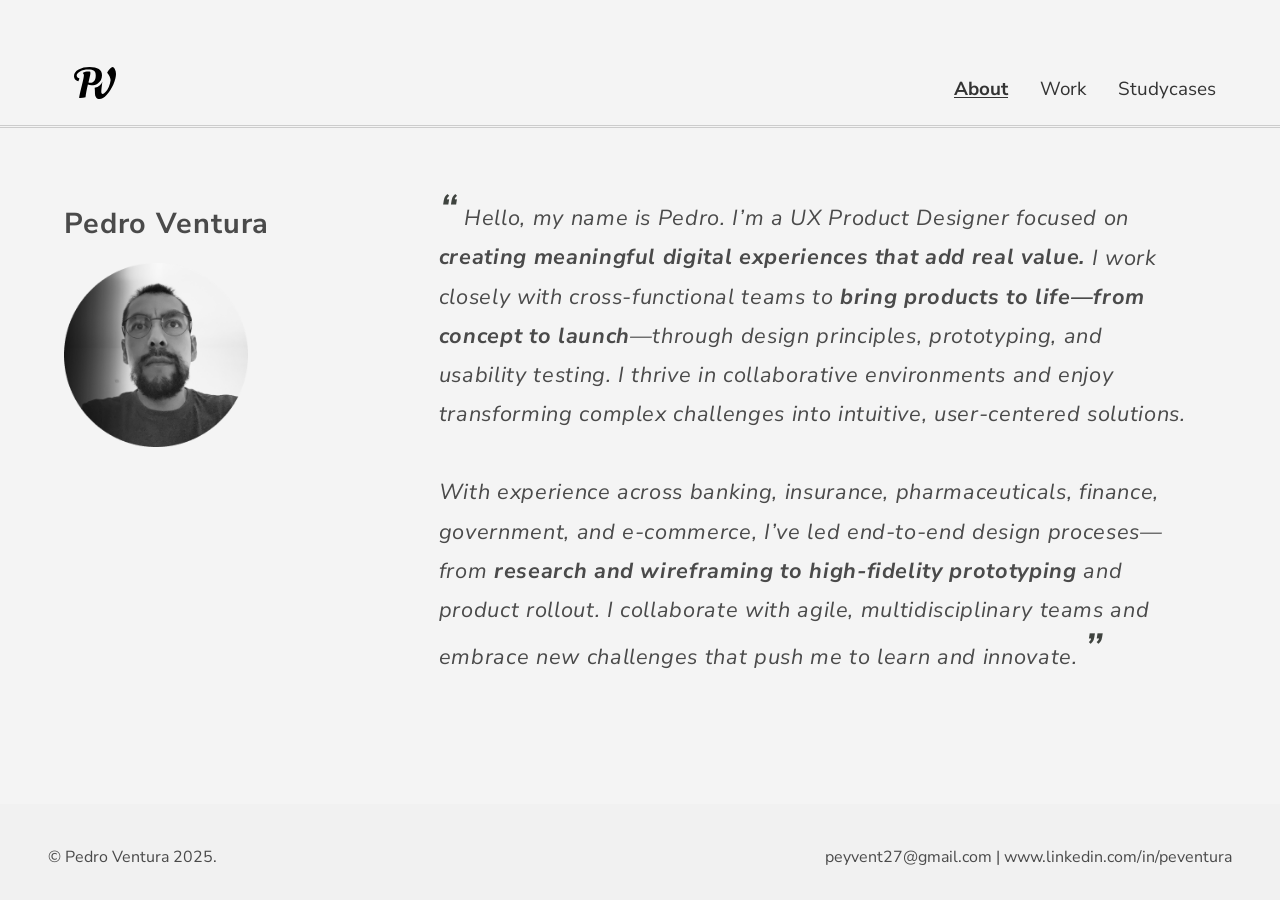
==== index.html @ ba93432e "Update index.html" ====
<!DOCTYPE html>
<html lang="en">
<head>
	<meta charset="utf-8">
	<meta name="viewport" content="width=device-width,initial-scale=1,maximum-scale=1,user-scalable=no">
	<meta http-equiv="X-UA-Compatible" content="IE=edge,chrome=1">
	<link rel="stylesheet" type="text/css" href="css/normalize.css">
	<link rel="stylesheet" type="text/css" href="css/styles.css">
	<link rel="stylesheet" href="https://fonts.googleapis.com/css2?family=Nunito+Sans:wght@400;600;700&display=swap">
	<link rel="icon" href="img/favico.png" type="image/x-icon" />
	<title>Pedro's Portfolio</title>
</head>
	<body>
		<div class="wrapper">
			<header>
			    <nav aria-label="Main Navigation">
				<img src="img/PV_logo.svg" alt="Pedro V. Logo">
				<ul>
				    <li><a class="active" href="#about">About</a></li>
				    <li><a href="work.html">Work</a></li> 
				    <li><a  href="studycase.html">Studycases</a></li>                
				</ul>
			    </nav>
			</header>
			<main>
			    <section class="container">
				<p class="box"> 
					Pedro Ventura <br> 
					<img src="img/Me1.png" alt="Photo of Pedro V.">
				</p>
				<p class="box"> 
					<span class="quotationMarks">&ldquo;</span>
					Hello, my name is Pedro. I’m a UX Product Designer focused on <b>creating meaningful digital experiences that add real value.</b>  I work closely with cross-functional teams to <b>bring products to life—from concept to launch</b>—through design principles, prototyping, and usability testing. I thrive in collaborative environments and enjoy transforming complex challenges into intuitive, user-centered solutions.
				<br>  <br> 
				With experience across banking, insurance, pharmaceuticals, finance, government, and e-commerce,  I’ve led end-to-end design proceses—from <b>research and wireframing to high-fidelity prototyping</b> and product rollout. I collaborate with agile, multidisciplinary teams and embrace new challenges that push me to learn and innovate. 
					<span class="quotationMarks">&rdquo;</span>
				</p>
			    </section>
			</main>
			<footer>
			    <p>peyvent27@gmail.com   |  www.linkedin.com/in/peventura</p>
			    <p>&copy; Pedro Ventura 2025.</p>
			</footer>
		</div>
	</body>
</html>
---- css/styles.css ----
* {
    margin: 0;
    padding: 0;
    box-sizing: border-box;
    padding-top: 0.6em;
}

html, body {
    height: 100%;
    margin: 0;
    padding: 0;
}

body {
    display: flex;
    flex-direction: column;
    font-family: 'Nunito Sans', sans-serif;
    font-size: .1.1250em;
    color: #4a4a4a;
    background: #F4F4F4;
}

.wrapper {
    display: flex;
    flex-direction: column;
    min-height: 100vh;
}

header {
/*    background-color: #333;*/
    color: white;
    padding: 3em;
/*    styles for fixed position*/
    position: fixed;
    background-color: #f4f4f4;
    width: 100%;
    top: 0;
    border-color: #cccccc;
    border-bottom-style: double;
    padding-bottom: 1.3em;
    z-index: 1;
}

nav img{
    float: left;
    margin: 0.3em 1.6em;
    margin-top: 0;
    cursor: pointer;
}

nav img:hover {
/*    filter: brightness(0) saturate(100%) invert(22%) sepia(86%) saturate(7482%) hue-rotate(353deg) brightness(106%) contrast(129%);*/
      filter: invert(0.38) sepia(1) saturate(17.6) hue-rotate(326deg) brightness(1.2);

}

nav ul {
    list-style: none;
    display: flex;
    justify-content: right;

}

nav ul li {
    margin: 0 1em;
}

nav ul li a {
    color: #333;
    text-decoration: none;
    font-size: 1.18em;
}

nav ul li a:hover {
    color: black;
    text-decoration: underline;
    color: #3E3535;
    font-weight: 600;
}

nav ul li a.active {
    color: #333;
  text-decoration: underline;
  /*font-weight: 600;*/
  font-weight: bolder;
}

main {
    flex: 1;
    padding: 2em;
    padding-top: 0;
}

section {
    margin-bottom: 2em;
}

section h2 {
/*    margin-bottom: 0.5em;*/
    border-top-style: double;
    border-color: #A0A0A0;
    padding-top: 1em;
}

/* Main Content */
.container {
    display: flex;
    flex-wrap: wrap;
    gap: 1em;
    padding: 2em;
    margin-top: 8em;
}

.container p:first-child {
    font-size: 1.8em;
    font-weight: bold;
    font-style: normal;
    width: 18%;
    flex: auto;
    padding-left: 0;
}

.description {
    font-size: 1.2em;

}
.container p img{
    padding-top: 4%;
    width: 6.4em;
}

.box {
    flex: 1 1 calc(60% - 1em); /* Adjust for gap */
    padding: 1em;
    text-align: left;
    font-size: 1.36em;
    font-style: italic;
    line-height: 1.8em;
    letter-spacing: 0.03em;
}

footer {
    background-color: #f1f1f1;
    color: #4a4a4a;
    text-align: center;
    padding: 2em 3em;
}
footer p {
    float: left;
}
footer p:first-child {
    float: right;
}

.quotationMarks {
  font-size: 2em;
  font-weight: 600;
/*  font-size: 4em;*/
color: #3f433f;
}

.cont_portfolio {
    flex-wrap: wrap;
    gap: 1em;
    padding: 2em;
    padding-top: 8em;
}

.images {
    display: inline-flex;
    float: left;
    width: 100%;
    padding: 10em;
    padding-top: 1em;
    padding-bottom: 0;
}

.images img {
/*    This is for new images and tittle */
        float: left;
    width: 50%;
    /*height: auto;*/
    height: fit-content;
    height: min-intrinsic;
    padding: 0.4em;  /*  I put this space betwen images  */
}

.new_tittle {
    float: left;
    width: 100%;
    padding: 11em;
    padding-bottom: 0;
    padding-top: 0;
}

.nostyle{
    border-top-style: none;
}
.subtitle {
        padding-top: 1em;
}

.New_contentBox{
    float: left;
    width: 100%;
        display: flex;
    flex-wrap: wrap;
    gap: 1em;
    padding: 9em;
    padding-top: 0;
    padding-bottom: 4em;
}

.Newinside_content {
    padding: 1.5em;
    text-align: left;
    line-height: 1.8em;
    letter-spacing: .2px;
    padding-top: 0.5em;
}
.Newinside_content ul {
    font-size: 1.1em;
    line-height: 1em;
    list-style-type: none;
    line-height: 1.34em;   
    font-weight: 600;
}

.Newinside_content:nth-child(2){
    padding-left: 4em;
}

.Newinside_content ul li b {
    line-height: 1.5em;
}

#navigation {
    position: fixed;
    width: 90%;
    padding: 1em 0em 2em 16em;
    margin: auto;
    top: 7.9em;
    background: #f4f4f4;
    z-index: 1;
    
}

#navigation ul {
    list-style: none;
    display: flex;
}

#navigation ul li {
    background-color: #F4F4F4;
    color: #404040;
}

#navigation ul li a {
    text-decoration: none;
    color: #404040;
    color: #404040;
    padding: 0.5em 2em;
    margin: 0.6em;
    font-size: 1em;
    cursor: pointer;
    border: 1px solid #D2CBCB;
    border-radius: 2em;
}

#navigation ul li a:hover {
    border: 1px solid #ad9e9e;
}

.page {
    position: relative;
    display: none;
    overflow: scroll;
/*    2nd example sith js*/
        margin-top: 3em;
}

.pages2 p {
    letter-spacing: .4px;
    line-height: 1.5em;
    font-size: 1.2em;
}

.activo{
    background-color: #1459DE;
    color: white!important;
    border: none!important;
    pointer-events: none;
}

.activo_red{
    background-color: #E70024;
    color: white!important;
    border: none!important;
    pointer-events: none;
}

.activo_green {
    background-color: #36928A;
    color: white!important;
    border: none!important;
    pointer-events: none;
}

 .box_above {
    background: white;
/*    height: 10em;*/
    margin: 17em;
    margin-top: 9em;
    margin-bottom: 0;
    }

    .box_under {
/*        border: 1px solid red;*/
        background: -webkit-gradient(linear, 0% 40%, 0% 10%, from(#FFFFFF), color-stop(50%, #CDCDCD), to(white));
        padding: 4em;
        margin: 17em;
        margin-top: 0;
        margin-bottom: 0;    
        padding-top: 0;    
    }

    .box_under img {
        width: 100%;
    }

    .box_under h3 {
        padding-bottom: 1em;
        padding-top: 3em;
    }

    .walicon {
            width: 100%;
            padding-top: 0em;
            margin-top: -10px;
    }

    .cont_cases {
        padding: 3em;
        padding-top: 1em;
        background: white;
        margin: 16em;
        margin-top: 0em;
    /*    display: grid;*/
        display: block;
        height: 100%;
    }

    .menu_cases .active1 {
        background-color: #1459DE;
        color: white;
        border: none;
        pointer-events: none;
    }

    .cont_cases article h2 {
        margin-bottom: 0.5em;
        padding-top: 3em;
        padding-bottom: 1em;
    }

    .cont_cases .case_1 {
        background-size: 30em;
    }

    .fix_image {
        width: 100%;
    }

.cont_cases article {
     background: -webkit-gradient(linear, 0% 0%, 0% 40%, from(#CDCDCD), to(white));
        padding: 2em;
          margin-top: -5em;  /*  CHECAR ESTE DIV PROBLEMA*/
            margin-left: -3em;
            margin-right: -3em;
            padding-left: 3.5em;    
    }

.no_gradient {
        background: white!important;
    }



@media screen and (min-width: 1024px) {

    .Newinside_content {
            flex: 1 1 calc(50% - 1em);
        }

}

@media only screen and (min-width: 481px) and (max-width: 1024px) {

    .box_above {
        margin: 5em;
        margin-bottom: 0;
        margin-top: 8em;
    }
    .box_under {
        margin: 5em;
        margin-top: 0;
    }
    #navigation {
        padding-left: 5em;
    }

}








@font-face {
  font-family: 'LaFont';
  src: url('../fonts/gothamhtfBook.eot') format('eot'), url('../fonts/gothamhtfBook.woff') format('woff'), url('../fonts/gothamhtfBook.ttf') format('truetype');
} 

@media screen and (max-width: 641px){
    .titleDetaill{
      width: 99%;
    }
    .titleDetaill h3 {
      width: 98.3%;
    }
    .Box_container{
        width: 100%
    }
    .txt_container{
      width: 100%; 
      font-size: 1em;
      line-height: 1.6em;
      margin-bottom: 20px;
    }
    .txt_container span{
      position: static; 
      padding: 12px 81px; 
    }
    .img_container{
      width: 99.99%;
      margin-bottom: 5%;
    }     
    .modal-images {
      margin: 0 auto;
      text-align: center;
      width: 100%;
    }        
    .modal-images figure img {
      width: 90%;
      margin-top: 15px;
    }
    .modal-description{
      width: 84%;
      margin-top: 0; 
      padding: 0 9% 0 8%;
    }


     header img{
        margin-right:14px;
    }
     .box {
        flex: 1 1 100%;
    }
    .cont_portfolio {
        padding: 0;
        margin-top: 3em;
    }
    .Newinside_content:nth-child(2) {
        padding-left: 2em;
    }
     nav ul {
        flex-direction: inherit;  
        margin-right: 1.2em;      
    }

    nav ul li {
        margin: .8em;
    }


    .container {
        padding: 1em;
    }
    

    
  }

  @media only screen and (min-width:641px) and (max-width:1080px){
  .Box_container {
      width: 100%;
      margin-top: 1em;
    }      

    /*  .images {
        padding: 4em;
        padding-top: 1em;
        padding-bottom: 0;
        display: inline-block;
    }
    .images img {
        width: 100%;
        float: left;
        height: auto;
    } */

      
}
@media (max-width: 768px) {    

      .images {
        padding: 4em;
        padding-top: 1em;
        padding-bottom: 0;
        display: inline-block;
    }
    .images img {
        width: 100%;
        float: left;
        height: auto;
    }

    
    .New_contentBox {
        padding: 3em;
        padding-top: 0;
    }
    
    
    /*.Newinside_content {
        flex: 1 1 calc(60% - 0em);
    }
    */
    /*
    .Newinside_content:nth-child(2) {
        padding-left: 2em;
    }
    #navigation {
        padding-left: 7em;
    } */
    
  }

@media (max-width: 480px) {
        header, footer {
            padding: 0.5em 0;
            display: inline-grid;
            }
    
        .no_margTop {
            padding-top: 0;
        }
    
        .container {
            padding: 0.5em;
            margin-top: 4em;
        }
    
        .box {
            padding: 0.5em;
            font-size: 1.2em;
            letter-spacing: 0.02em;
            line-height: 1.5em;
            flex: auto;
        }
         nav ul li a {
            font-size: 1.16em;
        }

         .new_tittle {
            padding: 1em;
        }
        .new_tittle h2 {
            font-size: 1.4em;
        }
        .description {
            font-size: 1.22em; 
            line-height: 1.5em;
        }
        .images {
            padding: 0;
            display: inline;
        }
        .New_contentBox  {
            padding: 0;
            padding-bottom: 1em;
        }
        .Newinside_content{
            padding-bottom: 0;
            padding: 1em;
            padding-top: 0;
            flex: none;
            width: 100%;
        }
     .images img {
        width: 100%;
        float: left;
         height: auto;
    }

     #navigation {
        top: 5.8em;
        padding: 0;
        padding-bottom: 1.8em;
        padding-top: 1em;
    }
    #navigation ul li a {
        padding: 0.5em 1.4em;
        margin-left: 0;
    }
    
    main{
        padding: 1.6em;
    }
    
    .box_above {
    margin: 0;
    margin-top: 5em;
    }
    
    .box_under {
        margin: 0;
        padding: 1em;
        background: -webkit-gradient(linear, 0% 50%, 0% 30%, from(#FFFFFF), color-stop(50%, #CDCDCD), to(white));
    }
    
    .box_under h3 {
        padding-top: 1em;
        padding-bottom: 0em;
    }
    
    
}

@media (min-width: 768px) {
 /* section article .description{
    width: 64.99%;      
      float: left;
      font-size: 1.4em;
      line-height: 2em;      
  } */     

}
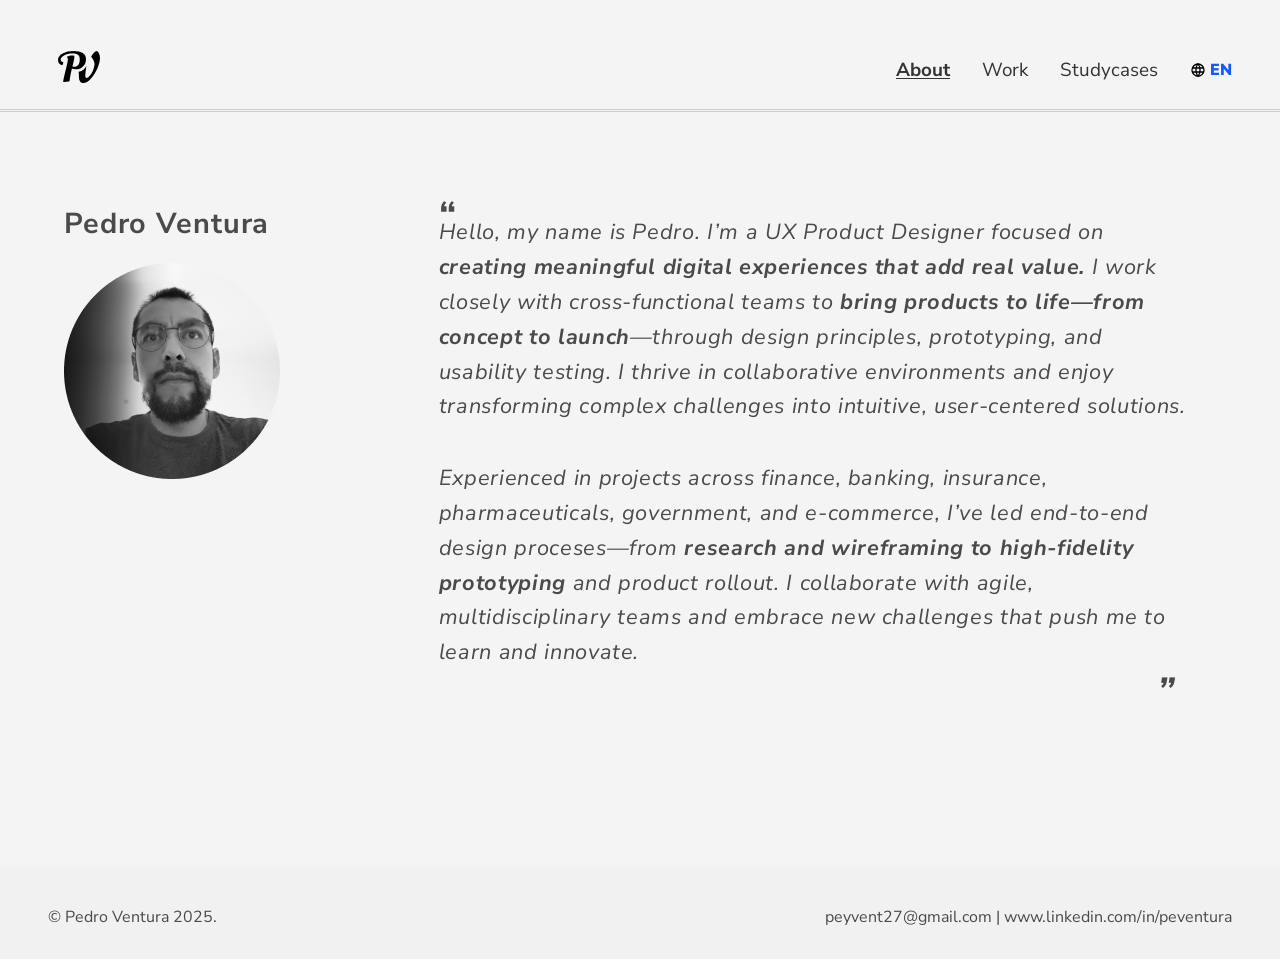
==== commit 343001ad: "Rename index_new.html to index.html" ====
--- a/index.html
+++ b/index.html
@@ -1,46 +1,59 @@
 <!DOCTYPE html>
 <html lang="en">
 <head>
-	<meta charset="utf-8">
-	<meta name="viewport" content="width=device-width,initial-scale=1,maximum-scale=1,user-scalable=no">
-	<meta http-equiv="X-UA-Compatible" content="IE=edge,chrome=1">
+  <meta charset="UTF-8">
+  <meta name="viewport" content="width=device-width, initial-scale=1.0">  
+  <meta http-equiv="X-UA-Compatible" content="IE=edge,chrome=1">
 	<link rel="stylesheet" type="text/css" href="css/normalize.css">
-	<link rel="stylesheet" type="text/css" href="css/styles.css">
-	<link rel="stylesheet" href="https://fonts.googleapis.com/css2?family=Nunito+Sans:wght@400;600;700&display=swap">
+  <link rel="stylesheet" type="text/css" href="css/styless.css">
+    <link rel="stylesheet" href="https://fonts.googleapis.com/css2?family=Nunito+Sans:wght@400;600;700&display=swap">
 	<link rel="icon" href="img/favico.png" type="image/x-icon" />
 	<title>Pedro's Portfolio</title>
+  
 </head>
-	<body>
-		<div class="wrapper">
-			<header>
-			    <nav aria-label="Main Navigation">
-				<img src="img/PV_logo.svg" alt="Pedro V. Logo">
-				<ul>
-				    <li><a class="active" href="#about">About</a></li>
-				    <li><a href="work.html">Work</a></li> 
-				    <li><a  href="studycase.html">Studycases</a></li>                
-				</ul>
-			    </nav>
-			</header>
-			<main>
-			    <section class="container">
-				<p class="box"> 
-					Pedro Ventura <br> 
-					<img src="img/Me1.png" alt="Photo of Pedro V.">
-				</p>
-				<p class="box"> 
-					<span class="quotationMarks">&ldquo;</span>
-					Hello, my name is Pedro. I’m a UX Product Designer focused on <b>creating meaningful digital experiences that add real value.</b>  I work closely with cross-functional teams to <b>bring products to life—from concept to launch</b>—through design principles, prototyping, and usability testing. I thrive in collaborative environments and enjoy transforming complex challenges into intuitive, user-centered solutions.
-				<br>  <br> 
-				With experience across banking, insurance, pharmaceuticals, finance, government, and e-commerce,  I’ve led end-to-end design proceses—from <b>research and wireframing to high-fidelity prototyping</b> and product rollout. I collaborate with agile, multidisciplinary teams and embrace new challenges that push me to learn and innovate. 
-					<span class="quotationMarks">&rdquo;</span>
-				</p>
-			    </section>
-			</main>
-			<footer>
-			    <p>peyvent27@gmail.com   |  www.linkedin.com/in/peventura</p>
-			    <p>&copy; Pedro Ventura 2025.</p>
-			</footer>
-		</div>
-	</body>
+<body>
+
+  <div class="wrapper">
+        
+        <header>
+          <nav aria-label="Main Navigation">
+            <img src="img/PV_logo.svg" alt="Logo">            
+
+            <ul>
+              <li><a id="me" class="active" href="#about">About</a></li>
+              <li><a id="work" href="portfolio.html">Work</a></li>
+              <li><a id="case" href="studycase.html">Studycases</a></li> 
+              <li class="no-left">
+                <div class="language-wrapper">
+                  <span class="lang-icon"></span>
+                  <select class="language" id="languageSelector">
+                    <option value="en">EN</option>
+                    <option value="es">ES</option>
+                  </select>
+                </div>
+              </li>
+            </ul>
+          </nav>
+        </header>
+
+        <main>
+            <section class="container">
+                
+                <p class="box">Pedro Ventura <br> <img src="img/Me1.png"></p>
+                       
+                 <div id="output" class="box" > </div>
+
+            </section>
+
+        </main>
+
+        <footer>
+            <p>peyvent27@gmail.com   |  www.linkedin.com/in/peventura</p>
+            <p>&copy; Pedro Ventura 2025.</p>
+        </footer>        
+
+    </div>
+<script type="module" src="js/main.js"></script>
+
+</body>
 </html>
--- a/css/styless.css
+++ b/css/styless.css
@@ -0,0 +1,642 @@
+/* styles.css */
+
+/* Reset CSS */
+* {
+    margin: 0;
+    padding: 0;
+    box-sizing: border-box;
+    padding-top: 0.6em;
+}
+
+html, body {
+    height: 100%;
+    margin: 0;
+    padding: 0;
+    line-height: 1.15;
+}
+
+body {
+    display: flex;
+    flex-direction: column;
+    font-family: 'Nunito Sans', sans-serif;
+    font-size: .1.1250em;
+    color: #4a4a4a;
+    background: #F4F4F4;
+    visibility: hidden;
+}
+
+.wrapper {
+    display: flex;
+    flex-direction: column;
+    min-height: 100vh;
+}
+
+header {
+/*    background-color: #333;*/
+    color: white;
+    padding: 2em;
+/*    styles for fixed position*/
+    position: fixed;
+    background-color: #f4f4f4;
+    width: 100%;
+    top: 0;
+    border-color: #cccccc;
+    border-bottom-style: double;
+    padding-bottom: 1.3em;
+    z-index: 1;
+}
+
+nav img{
+    float: left;
+    margin: 0.3em 1.6em;
+    margin-top: 0;
+    cursor: pointer;
+}
+
+nav img:hover {
+/*    filter: brightness(0) saturate(100%) invert(22%) sepia(86%) saturate(7482%) hue-rotate(353deg) brightness(106%) contrast(129%);*/
+      filter: invert(0.38) sepia(1) saturate(17.6) hue-rotate(326deg) brightness(1.2);
+
+}
+
+nav ul {
+    list-style: none;
+    display: flex;
+    justify-content: right;
+
+}
+
+nav ul li {
+    margin: 0 1em;
+}
+
+nav ul li a {
+    color: #333;
+    text-decoration: none;
+    font-size: 1.18em;
+}
+
+nav ul li a:hover {
+    color: black;
+    text-decoration: underline;
+    color: #3E3535;
+    font-weight: 600;
+}
+
+nav ul li a.active {
+    color: #333;
+  text-decoration: underline;
+  font-weight: bolder;
+}
+
+nav ul img {
+    border: 1px solid red;
+    height: max-content;
+}
+
+.language {
+    float: left;
+    all: unset;
+    margin: auto;
+    border: none;
+/*    color: #333;*/
+    color: #145CF5;
+    outline: none;
+    box-shadow: none;
+    cursor: pointer;
+}
+
+main {
+    flex: 1;
+    padding: 2em;
+    padding-top: 0;
+}
+
+section {
+    margin-bottom: 2em;
+}
+
+section h2 {
+/*    margin-bottom: 0.5em;*/
+    border-top-style: double;
+    border-color: #A0A0A0;
+    padding-top: 1em;
+}
+
+.nostyle {
+    border-top-style: none;
+}
+
+.subtitle {
+    padding-top: 1em;
+    font-size: 1.1em;
+}
+
+/* Main Content */
+.container {
+    display: flex;
+    flex-wrap: wrap;
+    gap: 1em;
+    padding: 2em;
+    margin-top: 8em;
+}
+
+.container p:first-child {
+    font-size: 1.8em;
+    font-weight: bold;
+    font-style: normal;
+    width: 18%;
+    flex: auto;
+    padding-left: 0;
+    padding-bottom: initial;
+    margin-bottom: -0.8em;
+}
+.container p:last-child {
+    font-size: 1.8em;
+    font-weight: bold;
+    margin-top: -0.5em;
+    float: right;
+    margin-right: 0.5em;
+}
+
+.quotationMarks {
+    /* REVISAR - I THINK IT'S NOT WORKING */
+    font-size: 2em;
+    font-weight: 600;
+    /* font-size: 4em; */
+    color: #3f433f;
+}
+
+
+.description {
+    font-size: 1.2em;
+
+}
+.container p img{
+    padding-top: 4%;
+/*    width: 100%;*/
+}
+
+
+.box {
+    flex: 1 1 calc(60% - 1em); /* Adjust for gap */
+/*    background-color: #f4f4f4;*/
+    padding: 1em;
+    text-align: left;
+/*    border: 1px solid #ccc;*/
+    font-size: 1.36em;
+    font-style: italic;
+    line-height: 1.8em;
+    letter-spacing: 0.03em;
+}
+
+
+footer {
+    background-color: #f1f1f1;
+    color: #4a4a4a;
+    text-align: center;
+    padding: 2em 3em;
+}
+footer p {
+    float: left;
+}
+footer p:first-child {
+    float: right;
+}
+
+
+/* container portfolio */
+.cont_portfolio {
+/*    display: flex;*/  /*   Quité esto para que el div "new_tittle" ocupe 100 del width*/
+    flex-wrap: wrap;
+    gap: 1em;
+/*    padding: 2em;*/
+    padding: 0em; /* este lo puse en 0 para dar mas espacio en tablet */
+    padding-top: 8em;
+/*    background: greenyellow;*/
+
+}
+
+.images {
+/*    border: 1px solid red;*/
+    display: inline-flex;
+    float: left;
+    width: 100%;
+/*    padding: 10em;*/
+    padding: 10em;  /* este lo bajé a 6 para ganar mas espacio */
+    padding-top: 1em;
+    padding-bottom: 0;
+/*    padding: inherit;    */
+}
+
+.images img {
+/*    This is for new images and tittle */
+        float: left;
+    width: 50%;
+/*    height: auto;*/
+    height: fit-content;
+    height: min-intrinsic;
+    padding: 0.4em;  /*  I put this space betwen images  */
+}
+
+
+
+
+.walicon {
+     width: 100%;
+    padding-top: 0em;
+    margin-top: -10px;
+}
+
+
+.fix_image {
+    width: 100%;
+}
+
+.no_gradient {
+        background: white!important;
+    }
+
+    .box_above {
+    background: white;
+/*    height: 10em;*/
+    margin: 17em;
+    margin-top: 9em;
+    margin-bottom: 0;
+    }
+
+    .box_under {
+/*        border: 1px solid red;*/
+        background: -webkit-gradient(linear, 0% 40%, 0% 10%, from(#FFFFFF), color-stop(50%, #CDCDCD), to(white));
+        padding: 4em;
+        margin: 17em;
+        margin-top: 0;
+        margin-bottom: 0;    
+        padding-top: 0;    
+    }
+
+    .box_under img {
+        width: 100%;
+    }
+
+    .box_under h3 {
+        padding-bottom: 1em;
+        padding-top: 3em;
+    }
+
+
+/*///// CODE LANGUAGE*/
+
+.language-wrapper {
+  display: flex;
+  align-items: center;
+  gap: 4px;
+  padding-top: 0;
+/*      border: 1px solid green;*/
+      font-weight: 900;
+}
+
+.lang-icon {
+/*  border: 1px solid red;*/
+
+    background: url("../img/icon_lang.svg") no-repeat;      
+    width: 1em;
+    height: 1em;
+    filter: sepia(1);
+    fill: blue; 
+    color: red; 
+
+}
+
+.new_tittle {
+/*    border: 1px solid red;*/
+    float: left;
+    width: 100%;
+/*    padding: 11em;*/
+    padding: 10.5em; /* este lo bajé para alinear en tablet */
+    padding-bottom: 0;
+    padding-top: 0;
+}
+
+.New_contentBox{
+/*    border: 1px solid green;*/
+    float: left;
+    width: 100%;
+        display: flex;
+    flex-wrap: wrap;
+    gap: 1em;
+/*    padding: 9em;*/
+    padding: 9em;  /* este lo bajé a 5 para ganar espacio */
+    padding-top: 0;
+    padding-bottom: 4em;
+
+}
+
+.Newinside_content {
+    /*flex: 1 1 calc(50% - 1em);*/ /* Adjust for gap */
+    padding: 1.5em;
+    text-align: left;
+    /* border: 1px solid #ccc; */
+    line-height: 1.8em;
+    letter-spacing: 0.02em;
+/*    width: 50%;*/
+    padding-top: 0.5em;
+}
+.Newinside_content ul {
+    font-size: 1.1em;
+    line-height: 1em;
+    list-style-type: none;
+    line-height: 1.34em;
+    font-weight: 600;
+}
+.Newinside_content:nth-child(2){
+    padding-left: 4em;
+}
+.Newinside_content ul li b {
+    line-height: 1.5em;
+}
+
+/*styles to hide the studycases*/
+
+#navigation {
+    position: fixed;
+    width: 90%;
+/*    height: 100%;*/
+/*    border: 1px solid darkred;*/
+    padding: 1em 0em 2em 16em;
+    margin: auto;
+    top: 6.9em;
+    background: #f4f4f4;
+    z-index: 1;    
+}
+
+#navigation ul {
+    list-style: none;
+    display: flex;
+}
+
+#navigation ul li {
+/*    margin: 0 1em;*/
+    background-color: #F4F4F4;
+    color: #404040;
+/*    padding: 0.5em 2em;*/
+/*    margin: 0.6em;*/
+   /* font-size: 1em;
+    cursor: pointer;
+    border: 1px solid #D2CBCB;
+    border-radius: 2em;*/
+}
+
+#navigation ul li a {
+    text-decoration: none;
+    color: #404040;
+/*    background-color: #F4F4F4;*/
+    color: #404040;
+    padding: 0.5em 2em;
+    margin: 0.6em;
+    font-size: 1em;
+    cursor: pointer;
+    border: 1px solid #D2CBCB;
+    border-radius: 2em;
+}
+
+#navigation ul li a:hover {
+    border: 1px solid #ad9e9e;
+}
+
+#pages {
+/*    margin-left: 270px; /* 250px + 20px of actual margin */
+    width: 85%;
+    margin-top: 12em;
+    border: 1px solid gray;
+}
+
+.page {
+    position: relative;
+    display: none;
+    overflow: scroll;
+/*    2nd example sith js*/
+        margin-top: 3em;
+}
+
+.pages2 p {
+    letter-spacing: .4px; /* I added this for study cases detail */
+    font-size: 1.2em;
+    line-height: 1.5em;
+    padding-bottom: 0.5em;
+}
+
+
+.activo{
+    background-color: #1459DE;
+    color: white!important;
+    border: none!important;
+    pointer-events: none;
+}
+
+.activo_red{
+    background-color: #E70024;
+    color: white!important;
+    border: none!important;
+    pointer-events: none;
+}
+
+.activo_green {
+    background-color: #36928A;
+    color: white!important;
+    border: none!important;
+    pointer-events: none;
+}
+
+
+
+
+/* Media Queries */
+
+
+@media screen and (min-width: 1024px) {
+
+    .Newinside_content {
+            flex: 1 1 calc(50% - 1em);
+        }
+
+}
+
+@media only screen and (min-width: 481px) and (max-width: 1024px) {
+
+    .box_above {
+        margin: 5em;
+        margin-bottom: 0;
+        margin-top: 8em;
+    }
+    .box_under {
+        margin: 5em;
+        margin-top: 0;
+    }
+    #navigation {
+        padding-left: 5em;
+    }
+
+}
+
+
+@media (max-width: 768px) {
+
+    
+     .container {
+        padding: 1em;
+    }
+
+    .box {
+        flex: 1 1 100%;
+    }
+
+
+}
+
+@media screen and (max-width: 641px) {
+
+    .Newinside_content:nth-child(2) {
+        padding-left: 2em;
+    }
+}
+
+
+@media (max-width: 480px) {
+
+    header, footer {
+        padding: 0.5em 0;
+        display: inline-grid;
+    }
+
+    .no_margTop {
+        padding-top: 0;
+    }
+
+    .container {
+        padding: 0.5em;
+        margin-top: 4em;
+        margin-bottom: 0em;
+    }
+
+    .box {
+        padding: 0.5em;
+        font-size: 1.2em;
+        letter-spacing: 0.02em;
+        line-height: 1.5em;
+}
+
+.cont_portfolio {
+        padding: 0;
+        margin-top: 3em;
+    }
+
+    nav ul li {
+        margin: .8em;
+    }
+
+ nav ul li a {
+        font-size: 1.16em;
+    }
+
+/*nav img {
+
+        margin-top: 0.6em;
+    }*/
+
+    .lang-icon{
+            display: none;
+    }
+
+    .no-left {
+        margin-left: 0.8em;
+    }
+
+    .language {
+        margin-right: 1em;
+        font-size: 1.1em;
+    }
+
+.box_above {
+    margin: 0;
+    margin-top: 5em;
+}
+
+.box_under {
+    margin: 0;
+    padding: 1em;
+    background: -webkit-gradient(linear, 0% 50%, 0% 30%, from(#FFFFFF), color-stop(50%, #CDCDCD), to(white));
+}
+
+.box_under h3 {
+    padding-top: 1em;
+    padding-bottom: 0em;
+    line-height: 1.4em;
+}
+
+    /* New styles for portfolio section //////  */
+    .new_tittle {
+        padding: 1em;
+    }
+    .new_tittle h2 {
+        font-size: 1.4em;
+    }
+    .description {
+        font-size: 1.22em;
+        line-height: 1.5em;
+    }
+    .images {
+        padding: 0;
+        display: inline;
+    }
+    .New_contentBox  {
+        padding: 0;
+        padding-bottom: 1em;
+    }
+    .Newinside_content{
+        padding-bottom: 0;
+        padding: 1em;
+        padding-top: 0;
+        flex: none;
+        width: 100%;
+    }
+
+    .images img {
+        width: 100%;
+    }
+/*    new buttons cases study*/
+    #navigation {
+        /*padding: 0.8em 0em 1.5em 0em;  /*here is the issue wiht a lot of space */
+        top: 5.82em;
+/*        width: 90%;*/
+/*        margin-top: 3em;*/
+        padding: 0;
+        padding-bottom: 1.8em;
+        padding-top: 1em;
+    }
+    #navigation ul li a {
+        padding: 0.5em 1.2em;
+        margin-left: 0;
+        font-size: .96em;
+        letter-spacing: 0.01em;
+    }
+    
+/*    //  this affects the main label//*/
+    main{
+        padding: 1.6em;        
+    }
+
+}
+
+
+
+
+/*/// para probar .json*/
+ #output {
+    margin-bottom: 40px; /* Aumenta el espacio entre párrafos */
+    line-height: 1.6em;     /* Mejora la legibilidad del texto */
+  }
+
+  #output p:nth-child(2) {
+     margin-bottom: 1.1em;
+  }
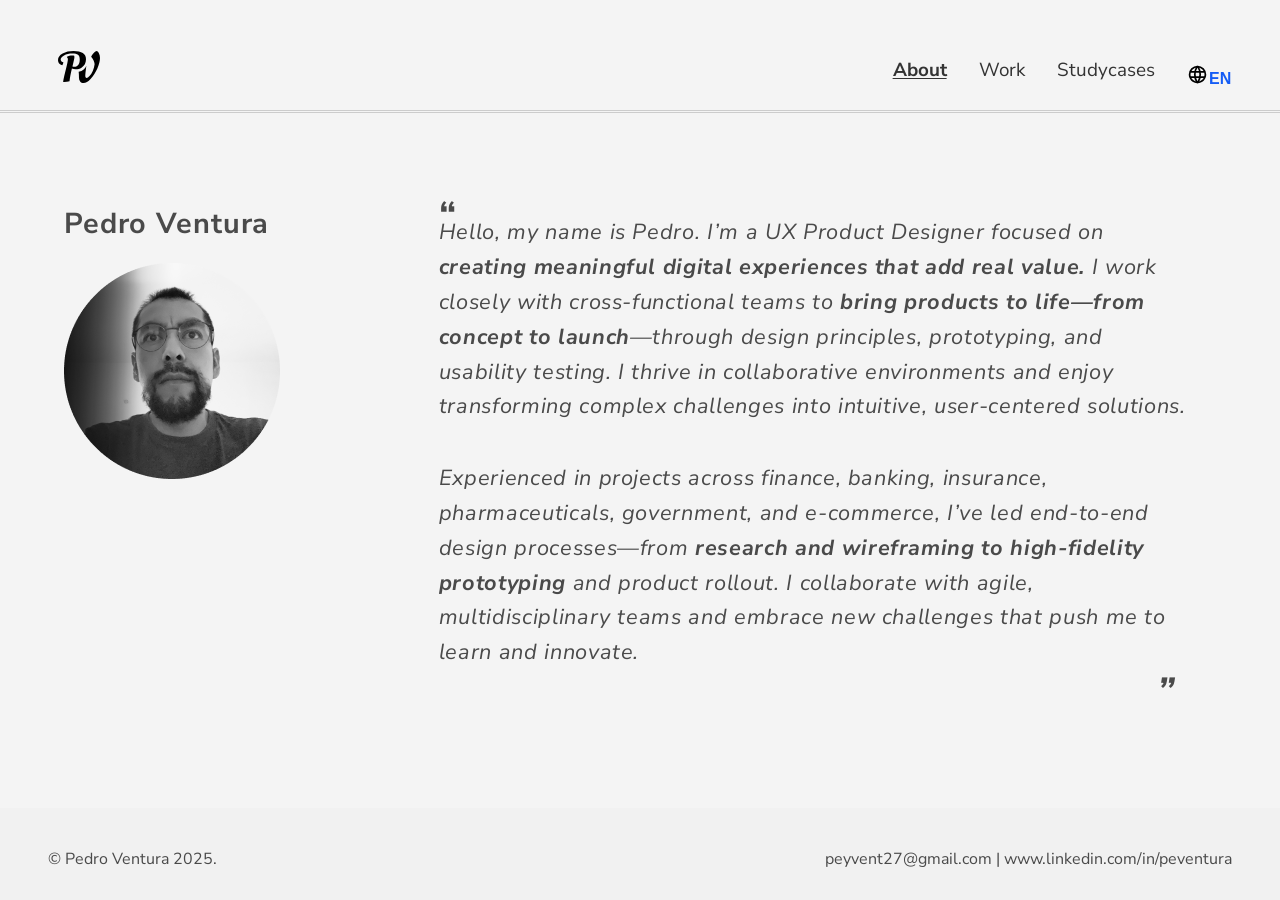
==== commit b302b6ec: "Update index.html" ====
--- a/index.html
+++ b/index.html
@@ -24,13 +24,14 @@
               <li><a id="work" href="portfolio.html">Work</a></li>
               <li><a id="case" href="studycase.html">Studycases</a></li> 
               <li class="no-left">
-                <div class="language-wrapper">
-                  <span class="lang-icon"></span>
-                  <select class="language" id="languageSelector">
-                    <option value="en">EN</option>
-                    <option value="es">ES</option>
-                  </select>
-                </div>
+
+			  <div class="language-wrapper">
+				  <select class="language" id="languageSelector">
+				    <option value="en">EN</option>
+				    <option value="es">ES</option>
+				  </select>
+			  </div>
+				  
               </li>
             </ul>
           </nav>
--- a/css/styless.css
+++ b/css/styless.css
@@ -32,10 +32,8 @@
 }
 
 header {
-/*    background-color: #333;*/
     color: white;
     padding: 2em;
-/*    styles for fixed position*/
     position: fixed;
     background-color: #f4f4f4;
     width: 100%;
@@ -95,11 +93,11 @@
 }
 
 .language {
-    float: left;
-    all: unset;
+   /* float: left;
+    all: unset; 
     margin: auto;
+    margin-top: 0.2em; */
     border: none;
-/*    color: #333;*/
     color: #145CF5;
     outline: none;
     box-shadow: none;
@@ -112,9 +110,9 @@
     padding-top: 0;
 }
 
-section {
+/*section {
     margin-bottom: 2em;
-}
+} */
 
 section h2 {
 /*    margin-bottom: 0.5em;*/
@@ -159,15 +157,6 @@
     margin-right: 0.5em;
 }
 
-.quotationMarks {
-    /* REVISAR - I THINK IT'S NOT WORKING */
-    font-size: 2em;
-    font-weight: 600;
-    /* font-size: 4em; */
-    color: #3f433f;
-}
-
-
 .description {
     font-size: 1.2em;
 
@@ -176,7 +165,6 @@
     padding-top: 4%;
 /*    width: 100%;*/
 }
-
 
 .box {
     flex: 1 1 calc(60% - 1em); /* Adjust for gap */
@@ -207,23 +195,19 @@
 
 /* container portfolio */
 .cont_portfolio {
-/*    display: flex;*/  /*   Quité esto para que el div "new_tittle" ocupe 100 del width*/
     flex-wrap: wrap;
     gap: 1em;
 /*    padding: 2em;*/
-    padding: 0em; /* este lo puse en 0 para dar mas espacio en tablet */
+    padding: 0em; 
     padding-top: 8em;
-/*    background: greenyellow;*/
-
 }
 
 .images {
-/*    border: 1px solid red;*/
     display: inline-flex;
     float: left;
     width: 100%;
 /*    padding: 10em;*/
-    padding: 10em;  /* este lo bajé a 6 para ganar mas espacio */
+    padding: 10em; 
     padding-top: 1em;
     padding-bottom: 0;
 /*    padding: inherit;    */
@@ -236,10 +220,8 @@
 /*    height: auto;*/
     height: fit-content;
     height: min-intrinsic;
-    padding: 0.4em;  /*  I put this space betwen images  */
-}
-
-
+    padding: 0.4em; 
+}
 
 
 .walicon {
@@ -266,7 +248,6 @@
     }
 
     .box_under {
-/*        border: 1px solid red;*/
         background: -webkit-gradient(linear, 0% 40%, 0% 10%, from(#FFFFFF), color-stop(50%, #CDCDCD), to(white));
         padding: 4em;
         margin: 17em;
@@ -288,45 +269,52 @@
 /*///// CODE LANGUAGE*/
 
 .language-wrapper {
-  display: flex;
+  display: inline-flex; /* Alinea icono + select si agregas icono inline */
+  position: relative;
   align-items: center;
-  gap: 4px;
-  padding-top: 0;
-/*      border: 1px solid green;*/
-      font-weight: 900;
-}
-
-.lang-icon {
-/*  border: 1px solid red;*/
-
-    background: url("../img/icon_lang.svg") no-repeat;      
-    width: 1em;
-    height: 1em;
-    filter: sepia(1);
-    fill: blue; 
-    color: red; 
-
-}
+  margin-top: -0.6em;
+}
+
+.language-wrapper select.language {
+  appearance: none;
+  -webkit-appearance: none;
+  -moz-appearance: none;
+
+  padding-left: 1.4em; /* espacio para icono si lo pones como background */
+  font-size: 1em;
+  cursor: pointer;
+  border: none;
+  background-color: transparent;
+
+  color: #145CF5; /* color texto */
+  font-weight: bold;
+
+  background-repeat: no-repeat;
+  background-position: left center;
+  /*background-image: url('../img/icon_lang.svg');*/ 
+  background-image: url('/img/icon_lang.svg');
+  background-size: 1.3em;
+}
+
 
 .new_tittle {
 /*    border: 1px solid red;*/
     float: left;
     width: 100%;
 /*    padding: 11em;*/
-    padding: 10.5em; /* este lo bajé para alinear en tablet */
+    padding: 10.5em; 
     padding-bottom: 0;
     padding-top: 0;
 }
 
 .New_contentBox{
-/*    border: 1px solid green;*/
     float: left;
     width: 100%;
         display: flex;
     flex-wrap: wrap;
     gap: 1em;
 /*    padding: 9em;*/
-    padding: 9em;  /* este lo bajé a 5 para ganar espacio */
+    padding: 9em;  
     padding-top: 0;
     padding-bottom: 4em;
 
@@ -339,7 +327,6 @@
     /* border: 1px solid #ccc; */
     line-height: 1.8em;
     letter-spacing: 0.02em;
-/*    width: 50%;*/
     padding-top: 0.5em;
 }
 .Newinside_content ul {
@@ -361,12 +348,13 @@
 #navigation {
     position: fixed;
     width: 90%;
-/*    height: 100%;*/
-/*    border: 1px solid darkred;*/
     padding: 1em 0em 2em 16em;
     margin: auto;
     top: 6.9em;
-    background: #f4f4f4;
+    background: rgb(244, 244, 244, 85%);
+    backdrop-filter: blur(16px);
+    -webkit-backdrop-filter: blur(16px);
+    border-radius: 0 0 10px 10px;
     z-index: 1;    
 }
 
@@ -376,21 +364,11 @@
 }
 
 #navigation ul li {
-/*    margin: 0 1em;*/
-    background-color: #F4F4F4;
     color: #404040;
-/*    padding: 0.5em 2em;*/
-/*    margin: 0.6em;*/
-   /* font-size: 1em;
-    cursor: pointer;
-    border: 1px solid #D2CBCB;
-    border-radius: 2em;*/
 }
 
 #navigation ul li a {
     text-decoration: none;
-    color: #404040;
-/*    background-color: #F4F4F4;*/
     color: #404040;
     padding: 0.5em 2em;
     margin: 0.6em;
@@ -398,6 +376,7 @@
     cursor: pointer;
     border: 1px solid #D2CBCB;
     border-radius: 2em;
+    background: #FFF;
 }
 
 #navigation ul li a:hover {
@@ -405,7 +384,6 @@
 }
 
 #pages {
-/*    margin-left: 270px; /* 250px + 20px of actual margin */
     width: 85%;
     margin-top: 12em;
     border: 1px solid gray;
@@ -415,7 +393,7 @@
     position: relative;
     display: none;
     overflow: scroll;
-/*    2nd example sith js*/
+/*    2nd example with js*/
         margin-top: 3em;
 }
 
@@ -428,26 +406,25 @@
 
 
 .activo{
-    background-color: #1459DE;
+    background-color: #1459DE!important;
     color: white!important;
     border: none!important;
     pointer-events: none;
 }
 
 .activo_red{
-    background-color: #E70024;
+    background-color: #E70024!important;
     color: white!important;
     border: none!important;
     pointer-events: none;
 }
 
 .activo_green {
-    background-color: #36928A;
+    background-color: #36928A!important;
     color: white!important;
     border: none!important;
     pointer-events: none;
 }
-
 
 
 
@@ -606,10 +583,7 @@
     }
 /*    new buttons cases study*/
     #navigation {
-        /*padding: 0.8em 0em 1.5em 0em;  /*here is the issue wiht a lot of space */
         top: 5.82em;
-/*        width: 90%;*/
-/*        margin-top: 3em;*/
         padding: 0;
         padding-bottom: 1.8em;
         padding-top: 1em;
@@ -629,11 +603,8 @@
 }
 
 
-
-
-/*/// para probar .json*/
+/*/// .json*/
  #output {
-    margin-bottom: 40px; /* Aumenta el espacio entre párrafos */
     line-height: 1.6em;     /* Mejora la legibilidad del texto */
   }
 
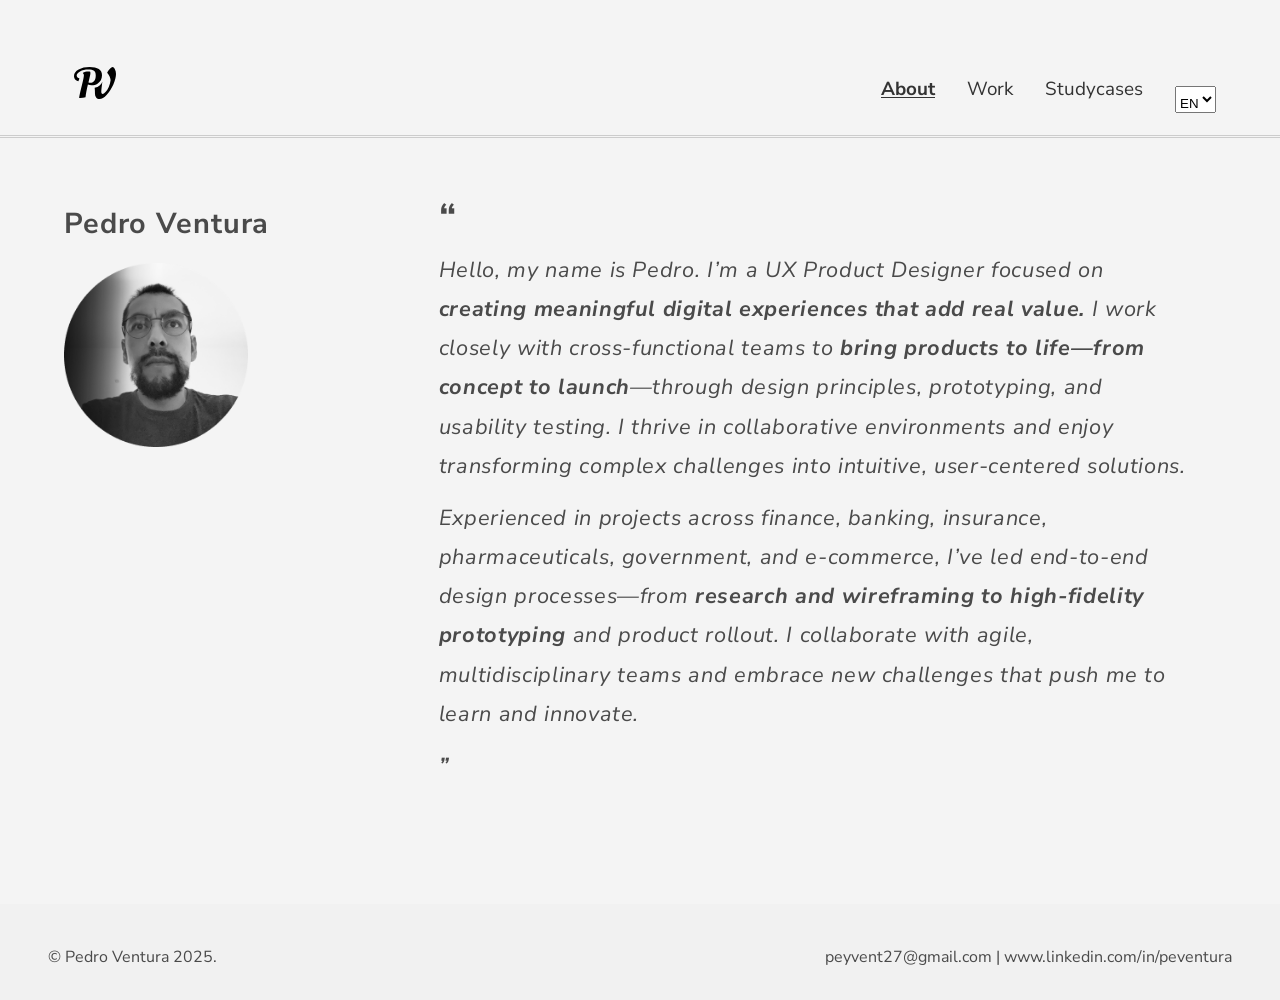
==== commit f444b262: "Update index.html" ====
--- a/index.html
+++ b/index.html
@@ -5,7 +5,7 @@
   <meta name="viewport" content="width=device-width, initial-scale=1.0">  
   <meta http-equiv="X-UA-Compatible" content="IE=edge,chrome=1">
 	<link rel="stylesheet" type="text/css" href="css/normalize.css">
-  <link rel="stylesheet" type="text/css" href="css/styless.css">
+  <link rel="stylesheet" type="text/css" href="css/styles.css">
     <link rel="stylesheet" href="https://fonts.googleapis.com/css2?family=Nunito+Sans:wght@400;600;700&display=swap">
 	<link rel="icon" href="img/favico.png" type="image/x-icon" />
 	<title>Pedro's Portfolio</title>
--- a/css/styles.css
+++ b/css/styles.css
@@ -0,0 +1,653 @@
+* {
+    margin: 0;
+    padding: 0;
+    box-sizing: border-box;
+    padding-top: 0.6em;
+}
+
+html, body {
+    height: 100%;
+    margin: 0;
+    padding: 0;
+}
+
+body {
+    display: flex;
+    flex-direction: column;
+    font-family: 'Nunito Sans', sans-serif;
+    font-size: .1.1250em;
+    color: #4a4a4a;
+    background: #F4F4F4;
+}
+
+.wrapper {
+    display: flex;
+    flex-direction: column;
+    min-height: 100vh;
+}
+
+header {
+/*    background-color: #333;*/
+    color: white;
+    padding: 3em;
+/*    styles for fixed position*/
+    position: fixed;
+    background-color: #f4f4f4;
+    width: 100%;
+    top: 0;
+    border-color: #cccccc;
+    border-bottom-style: double;
+    padding-bottom: 1.3em;
+    z-index: 1;
+}
+
+nav img{
+    float: left;
+    margin: 0.3em 1.6em;
+    margin-top: 0;
+    cursor: pointer;
+}
+
+nav img:hover {
+/*    filter: brightness(0) saturate(100%) invert(22%) sepia(86%) saturate(7482%) hue-rotate(353deg) brightness(106%) contrast(129%);*/
+      filter: invert(0.38) sepia(1) saturate(17.6) hue-rotate(326deg) brightness(1.2);
+
+}
+
+nav ul {
+    list-style: none;
+    display: flex;
+    justify-content: right;
+
+}
+
+nav ul li {
+    margin: 0 1em;
+}
+
+nav ul li a {
+    color: #333;
+    text-decoration: none;
+    font-size: 1.18em;
+}
+
+nav ul li a:hover {
+    color: black;
+    text-decoration: underline;
+    color: #3E3535;
+    font-weight: 600;
+}
+
+nav ul li a.active {
+    color: #333;
+  text-decoration: underline;
+  /*font-weight: 600;*/
+  font-weight: bolder;
+}
+
+main {
+    flex: 1;
+    padding: 2em;
+    padding-top: 0;
+}
+
+section {
+    margin-bottom: 2em;
+}
+
+section h2 {
+/*    margin-bottom: 0.5em;*/
+    border-top-style: double;
+    border-color: #A0A0A0;
+    padding-top: 1em;
+}
+
+/* Main Content */
+.container {
+    display: flex;
+    flex-wrap: wrap;
+    gap: 1em;
+    padding: 2em;
+    margin-top: 8em;
+}
+
+.container p:first-child {
+    font-size: 1.8em;
+    font-weight: bold;
+    font-style: normal;
+    width: 18%;
+    flex: auto;
+    padding-left: 0;
+}
+
+.description {
+    font-size: 1.2em;
+
+}
+.container p img{
+    padding-top: 4%;
+    width: 6.4em;
+}
+
+.box {
+    flex: 1 1 calc(60% - 1em); /* Adjust for gap */
+    padding: 1em;
+    text-align: left;
+    font-size: 1.36em;
+    font-style: italic;
+    line-height: 1.8em;
+    letter-spacing: 0.03em;
+}
+
+footer {
+    background-color: #f1f1f1;
+    color: #4a4a4a;
+    text-align: center;
+    padding: 2em 3em;
+}
+footer p {
+    float: left;
+}
+footer p:first-child {
+    float: right;
+}
+
+.quotationMarks {
+  font-size: 2em;
+  font-weight: 600;
+/*  font-size: 4em;*/
+color: #3f433f;
+}
+
+.cont_portfolio {
+    flex-wrap: wrap;
+    gap: 1em;
+    padding: 2em;
+    padding-top: 8em;
+}
+
+.images {
+    display: inline-flex;
+    float: left;
+    width: 100%;
+    padding: 10em;
+    padding-top: 1em;
+    padding-bottom: 0;
+}
+
+.images img {
+/*    This is for new images and tittle */
+        float: left;
+    width: 50%;
+    /*height: auto;*/
+    height: fit-content;
+    height: min-intrinsic;
+    padding: 0.4em;  /*  I put this space betwen images  */
+}
+
+.new_tittle {
+    float: left;
+    width: 100%;
+    padding: 11em;
+    padding-bottom: 0;
+    padding-top: 0;
+}
+
+.nostyle{
+    border-top-style: none;
+}
+.subtitle {
+        padding-top: 1em;
+}
+
+.New_contentBox{
+    float: left;
+    width: 100%;
+        display: flex;
+    flex-wrap: wrap;
+    gap: 1em;
+    padding: 9em;
+    padding-top: 0;
+    padding-bottom: 4em;
+}
+
+.Newinside_content {
+    padding: 1.5em;
+    text-align: left;
+    line-height: 1.8em;
+    letter-spacing: .2px;
+    padding-top: 0.5em;
+}
+.Newinside_content ul {
+    font-size: 1.1em;
+    line-height: 1em;
+    list-style-type: none;
+    line-height: 1.34em;   
+    font-weight: 600;
+}
+
+.Newinside_content:nth-child(2){
+    padding-left: 4em;
+}
+
+.Newinside_content ul li b {
+    line-height: 1.5em;
+}
+
+#navigation {
+    position: fixed;
+    width: 90%;
+    padding: 1em 0em 2em 16em;
+    margin: auto;
+    top: 7.9em;
+    background: #f4f4f4;
+    z-index: 1;
+    
+}
+
+#navigation ul {
+    list-style: none;
+    display: flex;
+}
+
+#navigation ul li {
+    background-color: #F4F4F4;
+    color: #404040;
+}
+
+#navigation ul li a {
+    text-decoration: none;
+    color: #404040;
+    color: #404040;
+    padding: 0.5em 2em;
+    margin: 0.6em;
+    font-size: 1em;
+    cursor: pointer;
+    border: 1px solid #D2CBCB;
+    border-radius: 2em;
+}
+
+#navigation ul li a:hover {
+    border: 1px solid #ad9e9e;
+}
+
+.page {
+    position: relative;
+    display: none;
+    overflow: scroll;
+/*    2nd example sith js*/
+        margin-top: 3em;
+}
+
+.pages2 p {
+    letter-spacing: .4px;
+    line-height: 1.5em;
+    font-size: 1.2em;
+}
+
+.activo{
+    background-color: #1459DE;
+    color: white!important;
+    border: none!important;
+    pointer-events: none;
+}
+
+.activo_red{
+    background-color: #E70024;
+    color: white!important;
+    border: none!important;
+    pointer-events: none;
+}
+
+.activo_green {
+    background-color: #36928A;
+    color: white!important;
+    border: none!important;
+    pointer-events: none;
+}
+
+ .box_above {
+    background: white;
+/*    height: 10em;*/
+    margin: 17em;
+    margin-top: 9em;
+    margin-bottom: 0;
+    }
+
+    .box_under {
+/*        border: 1px solid red;*/
+        background: -webkit-gradient(linear, 0% 40%, 0% 10%, from(#FFFFFF), color-stop(50%, #CDCDCD), to(white));
+        padding: 4em;
+        margin: 17em;
+        margin-top: 0;
+        margin-bottom: 0;    
+        padding-top: 0;    
+    }
+
+    .box_under img {
+        width: 100%;
+    }
+
+    .box_under h3 {
+        padding-bottom: 1em;
+        padding-top: 3em;
+    }
+
+    .walicon {
+            width: 100%;
+            padding-top: 0em;
+            margin-top: -10px;
+    }
+
+    .cont_cases {
+        padding: 3em;
+        padding-top: 1em;
+        background: white;
+        margin: 16em;
+        margin-top: 0em;
+    /*    display: grid;*/
+        display: block;
+        height: 100%;
+    }
+
+    .menu_cases .active1 {
+        background-color: #1459DE;
+        color: white;
+        border: none;
+        pointer-events: none;
+    }
+
+    .cont_cases article h2 {
+        margin-bottom: 0.5em;
+        padding-top: 3em;
+        padding-bottom: 1em;
+    }
+
+    .cont_cases .case_1 {
+        background-size: 30em;
+    }
+
+    .fix_image {
+        width: 100%;
+    }
+
+.cont_cases article {
+     background: -webkit-gradient(linear, 0% 0%, 0% 40%, from(#CDCDCD), to(white));
+        padding: 2em;
+          margin-top: -5em;  /*  CHECAR ESTE DIV PROBLEMA*/
+            margin-left: -3em;
+            margin-right: -3em;
+            padding-left: 3.5em;    
+    }
+
+.no_gradient {
+        background: white!important;
+    }
+
+
+
+@media screen and (min-width: 1024px) {
+
+    .Newinside_content {
+            flex: 1 1 calc(50% - 1em);
+        }
+
+}
+
+@media only screen and (min-width: 481px) and (max-width: 1024px) {
+
+    .box_above {
+        margin: 5em;
+        margin-bottom: 0;
+        margin-top: 8em;
+    }
+    .box_under {
+        margin: 5em;
+        margin-top: 0;
+    }
+    #navigation {
+        padding-left: 5em;
+    }
+
+}
+
+
+
+
+
+
+
+
+@font-face {
+  font-family: 'LaFont';
+  src: url('../fonts/gothamhtfBook.eot') format('eot'), url('../fonts/gothamhtfBook.woff') format('woff'), url('../fonts/gothamhtfBook.ttf') format('truetype');
+} 
+
+@media screen and (max-width: 641px){
+    .titleDetaill{
+      width: 99%;
+    }
+    .titleDetaill h3 {
+      width: 98.3%;
+    }
+    .Box_container{
+        width: 100%
+    }
+    .txt_container{
+      width: 100%; 
+      font-size: 1em;
+      line-height: 1.6em;
+      margin-bottom: 20px;
+    }
+    .txt_container span{
+      position: static; 
+      padding: 12px 81px; 
+    }
+    .img_container{
+      width: 99.99%;
+      margin-bottom: 5%;
+    }     
+    .modal-images {
+      margin: 0 auto;
+      text-align: center;
+      width: 100%;
+    }        
+    .modal-images figure img {
+      width: 90%;
+      margin-top: 15px;
+    }
+    .modal-description{
+      width: 84%;
+      margin-top: 0; 
+      padding: 0 9% 0 8%;
+    }
+
+
+     header img{
+        margin-right:14px;
+    }
+     .box {
+        flex: 1 1 100%;
+    }
+    .cont_portfolio {
+        padding: 0;
+        margin-top: 3em;
+    }
+    .Newinside_content:nth-child(2) {
+        padding-left: 2em;
+    }
+     nav ul {
+        flex-direction: inherit;  
+        margin-right: 1.2em;      
+    }
+
+    nav ul li {
+        margin: .8em;
+    }
+
+
+    .container {
+        padding: 1em;
+    }
+    
+
+    
+  }
+
+  @media only screen and (min-width:641px) and (max-width:1080px){
+  .Box_container {
+      width: 100%;
+      margin-top: 1em;
+    }      
+
+    /*  .images {
+        padding: 4em;
+        padding-top: 1em;
+        padding-bottom: 0;
+        display: inline-block;
+    }
+    .images img {
+        width: 100%;
+        float: left;
+        height: auto;
+    } */
+
+      
+}
+@media (max-width: 768px) {    
+
+      .images {
+        padding: 4em;
+        padding-top: 1em;
+        padding-bottom: 0;
+        display: inline-block;
+    }
+    .images img {
+        width: 100%;
+        float: left;
+        height: auto;
+    }
+
+    
+    .New_contentBox {
+        padding: 3em;
+        padding-top: 0;
+    }
+    
+    
+    /*.Newinside_content {
+        flex: 1 1 calc(60% - 0em);
+    }
+    */
+    /*
+    .Newinside_content:nth-child(2) {
+        padding-left: 2em;
+    }
+    #navigation {
+        padding-left: 7em;
+    } */
+    
+  }
+
+@media (max-width: 480px) {
+        header, footer {
+            padding: 0.5em 0;
+            display: inline-grid;
+            }
+    
+        .no_margTop {
+            padding-top: 0;
+        }
+    
+        .container {
+            padding: 0.5em;
+            margin-top: 4em;
+        }
+    
+        .box {
+            padding: 0.5em;
+            font-size: 1.2em;
+            letter-spacing: 0.02em;
+            line-height: 1.5em;
+            flex: auto;
+        }
+         nav ul li a {
+            font-size: 1.16em;
+        }
+
+         .new_tittle {
+            padding: 1em;
+        }
+        .new_tittle h2 {
+            font-size: 1.4em;
+        }
+        .description {
+            font-size: 1.22em; 
+            line-height: 1.5em;
+        }
+        .images {
+            padding: 0;
+            display: inline;
+        }
+        .New_contentBox  {
+            padding: 0;
+            padding-bottom: 1em;
+        }
+        .Newinside_content{
+            padding-bottom: 0;
+            padding: 1em;
+            padding-top: 0;
+            flex: none;
+            width: 100%;
+        }
+     .images img {
+        width: 100%;
+        float: left;
+         height: auto;
+    }
+
+     #navigation {
+        top: 5.8em;
+        padding: 0;
+        padding-bottom: 1.8em;
+        padding-top: 1em;
+    }
+    #navigation ul li a {
+        padding: 0.5em 1.4em;
+        margin-left: 0;
+    }
+    
+    main{
+        padding: 1.6em;
+    }
+    
+    .box_above {
+    margin: 0;
+    margin-top: 5em;
+    }
+    
+    .box_under {
+        margin: 0;
+        padding: 1em;
+        background: -webkit-gradient(linear, 0% 50%, 0% 30%, from(#FFFFFF), color-stop(50%, #CDCDCD), to(white));
+    }
+    
+    .box_under h3 {
+        padding-top: 1em;
+        padding-bottom: 0em;
+    }
+    
+    
+}
+
+@media (min-width: 768px) {
+ /* section article .description{
+    width: 64.99%;      
+      float: left;
+      font-size: 1.4em;
+      line-height: 2em;      
+  } */     
+
+}
+
+
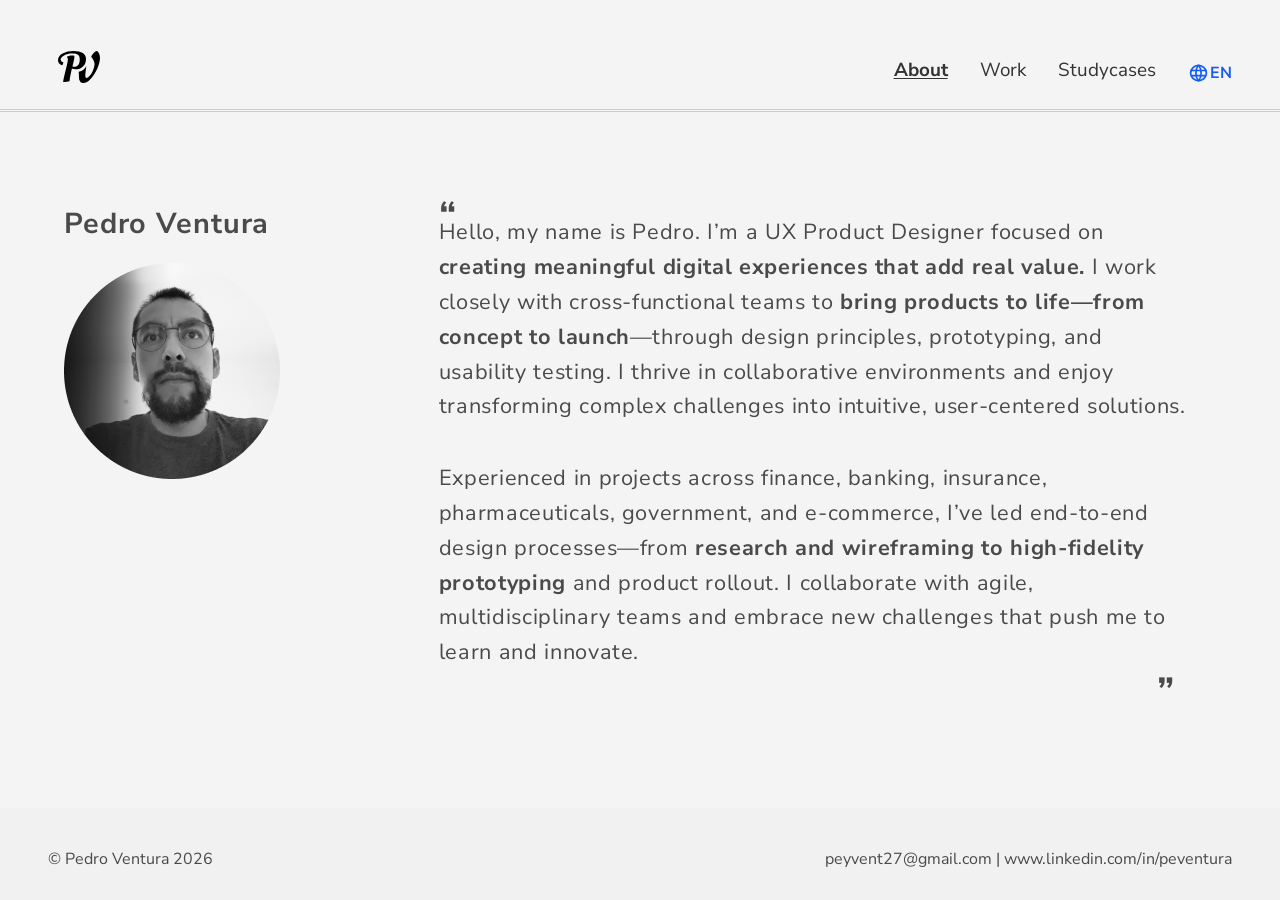
==== commit e5e7c3b2: "Update index.html" ====
--- a/index.html
+++ b/index.html
@@ -50,7 +50,7 @@
 
         <footer>
             <p>peyvent27@gmail.com   |  www.linkedin.com/in/peventura</p>
-            <p>&copy; Pedro Ventura 2025.</p>
+            <p>&copy; Pedro Ventura 2026</p>
         </footer>        
 
     </div>
--- a/css/styles.css
+++ b/css/styles.css
@@ -1,3 +1,6 @@
+/* styles.css */
+
+/* Reset CSS */
 * {
     margin: 0;
     padding: 0;
@@ -9,6 +12,7 @@
     height: 100%;
     margin: 0;
     padding: 0;
+    line-height: 1.15;
 }
 
 body {
@@ -18,6 +22,7 @@
     font-size: .1.1250em;
     color: #4a4a4a;
     background: #F4F4F4;
+    visibility: hidden;
 }
 
 .wrapper {
@@ -27,10 +32,8 @@
 }
 
 header {
-/*    background-color: #333;*/
     color: white;
-    padding: 3em;
-/*    styles for fixed position*/
+    padding: 2em;
     position: fixed;
     background-color: #f4f4f4;
     width: 100%;
@@ -81,8 +84,24 @@
 nav ul li a.active {
     color: #333;
   text-decoration: underline;
-  /*font-weight: 600;*/
   font-weight: bolder;
+}
+
+nav ul img {
+    border: 1px solid red;
+    height: max-content;
+}
+
+.language {
+   /* float: left; */
+    all: unset; 
+    margin: auto; 
+    margin-top: 0.2em;
+    border: none;
+    color: #145CF5;
+    outline: none;
+    box-shadow: none;
+    cursor: pointer;
 }
 
 main {
@@ -91,15 +110,24 @@
     padding-top: 0;
 }
 
-section {
+/*section {
     margin-bottom: 2em;
-}
+} */
 
 section h2 {
 /*    margin-bottom: 0.5em;*/
     border-top-style: double;
     border-color: #A0A0A0;
     padding-top: 1em;
+}
+
+.nostyle {
+    border-top-style: none;
+}
+
+.subtitle {
+    padding-top: 1em;
+    font-size: 1.1em;
 }
 
 /* Main Content */
@@ -118,6 +146,15 @@
     width: 18%;
     flex: auto;
     padding-left: 0;
+    padding-bottom: initial;
+    margin-bottom: -0.8em;
+}
+.container p:last-child {
+    font-size: 1.8em;
+    font-weight: bold;
+    margin-top: -0.5em;
+    float: right;
+    margin-right: 0.5em;
 }
 
 .description {
@@ -126,18 +163,20 @@
 }
 .container p img{
     padding-top: 4%;
-    width: 6.4em;
+/*    width: 100%;*/
 }
 
 .box {
     flex: 1 1 calc(60% - 1em); /* Adjust for gap */
+/*    background-color: #f4f4f4;*/
     padding: 1em;
     text-align: left;
+/*    border: 1px solid #ccc;*/
     font-size: 1.36em;
-    font-style: italic;
     line-height: 1.8em;
     letter-spacing: 0.03em;
 }
+
 
 footer {
     background-color: #f1f1f1;
@@ -152,17 +191,13 @@
     float: right;
 }
 
-.quotationMarks {
-  font-size: 2em;
-  font-weight: 600;
-/*  font-size: 4em;*/
-color: #3f433f;
-}
-
+
+/* container portfolio */
 .cont_portfolio {
     flex-wrap: wrap;
     gap: 1em;
-    padding: 2em;
+/*    padding: 2em;*/
+    padding: 0em; 
     padding-top: 8em;
 }
 
@@ -170,34 +205,104 @@
     display: inline-flex;
     float: left;
     width: 100%;
-    padding: 10em;
+/*    padding: 10em;*/
+    padding: 10em; 
     padding-top: 1em;
     padding-bottom: 0;
+/*    padding: inherit;    */
 }
 
 .images img {
 /*    This is for new images and tittle */
         float: left;
     width: 50%;
-    /*height: auto;*/
+/*    height: auto;*/
     height: fit-content;
     height: min-intrinsic;
-    padding: 0.4em;  /*  I put this space betwen images  */
-}
+    padding: 0.4em; 
+}
+
+
+.walicon {
+     width: 100%;
+    padding-top: 0em;
+    margin-top: -10px;
+}
+
+
+.fix_image {
+    width: 100%;
+}
+
+.no_gradient {
+        background: white!important;
+    }
+
+    .box_above {
+    background: white;
+/*    height: 10em;*/
+    margin: 17em;
+    margin-top: 9em;
+    margin-bottom: 0;
+    }
+
+    .box_under {
+        background: -webkit-gradient(linear, 0% 40%, 0% 10%, from(#FFFFFF), color-stop(50%, #CDCDCD), to(white));
+        padding: 4em;
+        margin: 17em;
+        margin-top: 0;
+        margin-bottom: 0;    
+        padding-top: 0;    
+    }
+
+    .box_under img {
+        width: 100%;
+    }
+
+    .box_under h3 {
+        padding-bottom: 1em;
+        padding-top: 3em;
+    }
+
+
+/*///// CODE LANGUAGE*/
+
+.language-wrapper {
+  display: inline-flex; /* Alinea icono + select si agregas icono inline */
+  position: relative;
+  align-items: center;
+  margin-top: -0.6em;
+}
+
+.language-wrapper select.language {
+  appearance: none;
+  -webkit-appearance: none;
+  -moz-appearance: none;
+
+  padding-left: 1.4em; 
+  font-size: 1em;
+  cursor: pointer;
+  border: none;
+  background-color: transparent;
+
+  color: #145CF5; /* color texto */
+  font-weight: bold;
+
+  background-repeat: no-repeat;
+  background-position: left center;
+  background-image: url('/img/icon_lang.svg');
+  background-size: 1.3em;
+}
+
 
 .new_tittle {
+/*    border: 1px solid red;*/
     float: left;
     width: 100%;
-    padding: 11em;
+/*    padding: 11em;*/
+    padding: 10.5em; 
     padding-bottom: 0;
     padding-top: 0;
-}
-
-.nostyle{
-    border-top-style: none;
-}
-.subtitle {
-        padding-top: 1em;
 }
 
 .New_contentBox{
@@ -206,43 +311,49 @@
         display: flex;
     flex-wrap: wrap;
     gap: 1em;
-    padding: 9em;
+/*    padding: 9em;*/
+    padding: 9em;  
     padding-top: 0;
     padding-bottom: 4em;
+
 }
 
 .Newinside_content {
+    /*flex: 1 1 calc(50% - 1em);*/ /* Adjust for gap */
     padding: 1.5em;
     text-align: left;
+    /* border: 1px solid #ccc; */
     line-height: 1.8em;
-    letter-spacing: .2px;
+    letter-spacing: 0.02em;
     padding-top: 0.5em;
 }
 .Newinside_content ul {
     font-size: 1.1em;
     line-height: 1em;
     list-style-type: none;
-    line-height: 1.34em;   
+    line-height: 1.34em;
     font-weight: 600;
 }
-
 .Newinside_content:nth-child(2){
     padding-left: 4em;
 }
-
 .Newinside_content ul li b {
     line-height: 1.5em;
 }
+
+/*styles to hide the studycases*/
 
 #navigation {
     position: fixed;
     width: 90%;
     padding: 1em 0em 2em 16em;
     margin: auto;
-    top: 7.9em;
-    background: #f4f4f4;
-    z-index: 1;
-    
+    top: 6.9em;
+    background: rgb(244, 244, 244, 85%);
+    backdrop-filter: blur(16px);
+    -webkit-backdrop-filter: blur(16px);
+    border-radius: 0 0 10px 10px;
+    z-index: 1;    
 }
 
 #navigation ul {
@@ -251,13 +362,11 @@
 }
 
 #navigation ul li {
-    background-color: #F4F4F4;
     color: #404040;
 }
 
 #navigation ul li a {
     text-decoration: none;
-    color: #404040;
     color: #404040;
     padding: 0.5em 2em;
     margin: 0.6em;
@@ -265,125 +374,59 @@
     cursor: pointer;
     border: 1px solid #D2CBCB;
     border-radius: 2em;
+    background: #FFF;
 }
 
 #navigation ul li a:hover {
     border: 1px solid #ad9e9e;
+}
+
+#pages {
+    width: 85%;
+    margin-top: 12em;
+    border: 1px solid gray;
 }
 
 .page {
     position: relative;
     display: none;
     overflow: scroll;
-/*    2nd example sith js*/
+/*    2nd example with js*/
         margin-top: 3em;
 }
 
 .pages2 p {
-    letter-spacing: .4px;
+    letter-spacing: .4px; /* I added this for study cases detail */
+    font-size: 1.2em;
     line-height: 1.5em;
-    font-size: 1.2em;
-}
+    padding-bottom: 0.5em;
+}
+
 
 .activo{
-    background-color: #1459DE;
+    background-color: #1459DE!important;
     color: white!important;
     border: none!important;
     pointer-events: none;
 }
 
 .activo_red{
-    background-color: #E70024;
+    background-color: #E70024!important;
     color: white!important;
     border: none!important;
     pointer-events: none;
 }
 
 .activo_green {
-    background-color: #36928A;
+    background-color: #36928A!important;
     color: white!important;
     border: none!important;
     pointer-events: none;
 }
 
- .box_above {
-    background: white;
-/*    height: 10em;*/
-    margin: 17em;
-    margin-top: 9em;
-    margin-bottom: 0;
-    }
-
-    .box_under {
-/*        border: 1px solid red;*/
-        background: -webkit-gradient(linear, 0% 40%, 0% 10%, from(#FFFFFF), color-stop(50%, #CDCDCD), to(white));
-        padding: 4em;
-        margin: 17em;
-        margin-top: 0;
-        margin-bottom: 0;    
-        padding-top: 0;    
-    }
-
-    .box_under img {
-        width: 100%;
-    }
-
-    .box_under h3 {
-        padding-bottom: 1em;
-        padding-top: 3em;
-    }
-
-    .walicon {
-            width: 100%;
-            padding-top: 0em;
-            margin-top: -10px;
-    }
-
-    .cont_cases {
-        padding: 3em;
-        padding-top: 1em;
-        background: white;
-        margin: 16em;
-        margin-top: 0em;
-    /*    display: grid;*/
-        display: block;
-        height: 100%;
-    }
-
-    .menu_cases .active1 {
-        background-color: #1459DE;
-        color: white;
-        border: none;
-        pointer-events: none;
-    }
-
-    .cont_cases article h2 {
-        margin-bottom: 0.5em;
-        padding-top: 3em;
-        padding-bottom: 1em;
-    }
-
-    .cont_cases .case_1 {
-        background-size: 30em;
-    }
-
-    .fix_image {
-        width: 100%;
-    }
-
-.cont_cases article {
-     background: -webkit-gradient(linear, 0% 0%, 0% 40%, from(#CDCDCD), to(white));
-        padding: 2em;
-          margin-top: -5em;  /*  CHECAR ESTE DIV PROBLEMA*/
-            margin-left: -3em;
-            margin-right: -3em;
-            padding-left: 3.5em;    
-    }
-
-.no_gradient {
-        background: white!important;
-    }
-
+
+
+/* Media Queries */
 
 
 @media screen and (min-width: 1024px) {
@@ -412,242 +455,154 @@
 }
 
 
-
-
-
-
-
-
-@font-face {
-  font-family: 'LaFont';
-  src: url('../fonts/gothamhtfBook.eot') format('eot'), url('../fonts/gothamhtfBook.woff') format('woff'), url('../fonts/gothamhtfBook.ttf') format('truetype');
-} 
-
-@media screen and (max-width: 641px){
-    .titleDetaill{
-      width: 99%;
-    }
-    .titleDetaill h3 {
-      width: 98.3%;
-    }
-    .Box_container{
-        width: 100%
-    }
-    .txt_container{
-      width: 100%; 
-      font-size: 1em;
-      line-height: 1.6em;
-      margin-bottom: 20px;
-    }
-    .txt_container span{
-      position: static; 
-      padding: 12px 81px; 
-    }
-    .img_container{
-      width: 99.99%;
-      margin-bottom: 5%;
-    }     
-    .modal-images {
-      margin: 0 auto;
-      text-align: center;
-      width: 100%;
-    }        
-    .modal-images figure img {
-      width: 90%;
-      margin-top: 15px;
-    }
-    .modal-description{
-      width: 84%;
-      margin-top: 0; 
-      padding: 0 9% 0 8%;
-    }
-
-
-     header img{
-        margin-right:14px;
-    }
-     .box {
+@media (max-width: 768px) {
+
+    
+     .container {
+        padding: 1em;
+    }
+
+    .box {
         flex: 1 1 100%;
     }
-    .cont_portfolio {
+
+
+}
+
+@media screen and (max-width: 641px) {
+
+    .Newinside_content:nth-child(2) {
+        padding-left: 2em;
+    }
+}
+
+
+@media (max-width: 480px) {
+
+    header, footer {
+        padding: 0.5em 0;
+        display: inline-grid;
+    }
+
+    .no_margTop {
+        padding-top: 0;
+    }
+
+    .container {
+        padding: 0.5em;
+        margin-top: 4em;
+        margin-bottom: 0em;
+    }
+
+    .box {
+        padding: 0.5em;
+        font-size: 1.2em;
+        letter-spacing: 0.02em;
+        line-height: 1.5em;
+}
+
+.cont_portfolio {
         padding: 0;
         margin-top: 3em;
     }
-    .Newinside_content:nth-child(2) {
-        padding-left: 2em;
-    }
-     nav ul {
-        flex-direction: inherit;  
-        margin-right: 1.2em;      
-    }
 
     nav ul li {
         margin: .8em;
     }
 
-
-    .container {
+ nav ul li a {
+        font-size: 1.16em;
+    }
+
+  .language-wrapper select.language {
+        background-image: none;
+        margin-left: -1.6em;
+        margin-right: 1em;
+    }  
+
+    .no-left {
+        margin-left: 0.8em;
+    }
+
+    .language {
+        margin-right: 1em;
+        font-size: 1.1em;
+    }
+
+.box_above {
+    margin: 0;
+    margin-top: 5em;
+}
+
+.box_under {
+    margin: 0;
+    padding: 1em;
+    background: -webkit-gradient(linear, 0% 50%, 0% 30%, from(#FFFFFF), color-stop(50%, #CDCDCD), to(white));
+}
+
+.box_under h3 {
+    padding-top: 1em;
+    padding-bottom: 0em;
+    line-height: 1.4em;
+}
+
+    /* New styles for portfolio section //////  */
+    .new_tittle {
         padding: 1em;
     }
-    
-
-    
-  }
-
-  @media only screen and (min-width:641px) and (max-width:1080px){
-  .Box_container {
-      width: 100%;
-      margin-top: 1em;
-    }      
-
-    /*  .images {
-        padding: 4em;
-        padding-top: 1em;
+    .new_tittle h2 {
+        font-size: 1.4em;
+    }
+    .description {
+        font-size: 1.22em;
+        line-height: 1.5em;
+    }
+    .images {
+        padding: 0;
+        display: inline;
+    }
+    .New_contentBox  {
+        padding: 0;
+        padding-bottom: 1em;
+    }
+    .Newinside_content{
         padding-bottom: 0;
-        display: inline-block;
-    }
+        padding: 1em;
+        padding-top: 0;
+        flex: none;
+        width: 100%;
+    }
+
     .images img {
         width: 100%;
-        float: left;
-        height: auto;
-    } */
-
-      
-}
-@media (max-width: 768px) {    
-
-      .images {
-        padding: 4em;
-        padding-top: 1em;
-        padding-bottom: 0;
-        display: inline-block;
-    }
-    .images img {
-        width: 100%;
-        float: left;
-        height: auto;
-    }
-
-    
-    .New_contentBox {
-        padding: 3em;
-        padding-top: 0;
-    }
-    
-    
-    /*.Newinside_content {
-        flex: 1 1 calc(60% - 0em);
-    }
-    */
-    /*
-    .Newinside_content:nth-child(2) {
-        padding-left: 2em;
-    }
+    }
+/*    new buttons cases study*/
     #navigation {
-        padding-left: 7em;
-    } */
-    
-  }
-
-@media (max-width: 480px) {
-        header, footer {
-            padding: 0.5em 0;
-            display: inline-grid;
-            }
-    
-        .no_margTop {
-            padding-top: 0;
-        }
-    
-        .container {
-            padding: 0.5em;
-            margin-top: 4em;
-        }
-    
-        .box {
-            padding: 0.5em;
-            font-size: 1.2em;
-            letter-spacing: 0.02em;
-            line-height: 1.5em;
-            flex: auto;
-        }
-         nav ul li a {
-            font-size: 1.16em;
-        }
-
-         .new_tittle {
-            padding: 1em;
-        }
-        .new_tittle h2 {
-            font-size: 1.4em;
-        }
-        .description {
-            font-size: 1.22em; 
-            line-height: 1.5em;
-        }
-        .images {
-            padding: 0;
-            display: inline;
-        }
-        .New_contentBox  {
-            padding: 0;
-            padding-bottom: 1em;
-        }
-        .Newinside_content{
-            padding-bottom: 0;
-            padding: 1em;
-            padding-top: 0;
-            flex: none;
-            width: 100%;
-        }
-     .images img {
-        width: 100%;
-        float: left;
-         height: auto;
-    }
-
-     #navigation {
-        top: 5.8em;
+        top: 5.82em;
         padding: 0;
         padding-bottom: 1.8em;
         padding-top: 1em;
     }
     #navigation ul li a {
-        padding: 0.5em 1.4em;
+        padding: 0.5em 1.2em;
         margin-left: 0;
+        font-size: .96em;
+        letter-spacing: 0.01em;
     }
     
+/*    //  this affects the main label//*/
     main{
-        padding: 1.6em;
-    }
-    
-    .box_above {
-    margin: 0;
-    margin-top: 5em;
-    }
-    
-    .box_under {
-        margin: 0;
-        padding: 1em;
-        background: -webkit-gradient(linear, 0% 50%, 0% 30%, from(#FFFFFF), color-stop(50%, #CDCDCD), to(white));
-    }
-    
-    .box_under h3 {
-        padding-top: 1em;
-        padding-bottom: 0em;
-    }
-    
-    
-}
-
-@media (min-width: 768px) {
- /* section article .description{
-    width: 64.99%;      
-      float: left;
-      font-size: 1.4em;
-      line-height: 2em;      
-  } */     
-
-}
-
-
+        padding: 1.6em;        
+    }
+
+}
+
+
+/*/// .json*/
+ #output {
+    line-height: 1.6em;     /* Mejora la legibilidad del texto */
+  }
+
+  #output p:nth-child(2) {
+     margin-bottom: 1.1em;
+  }
